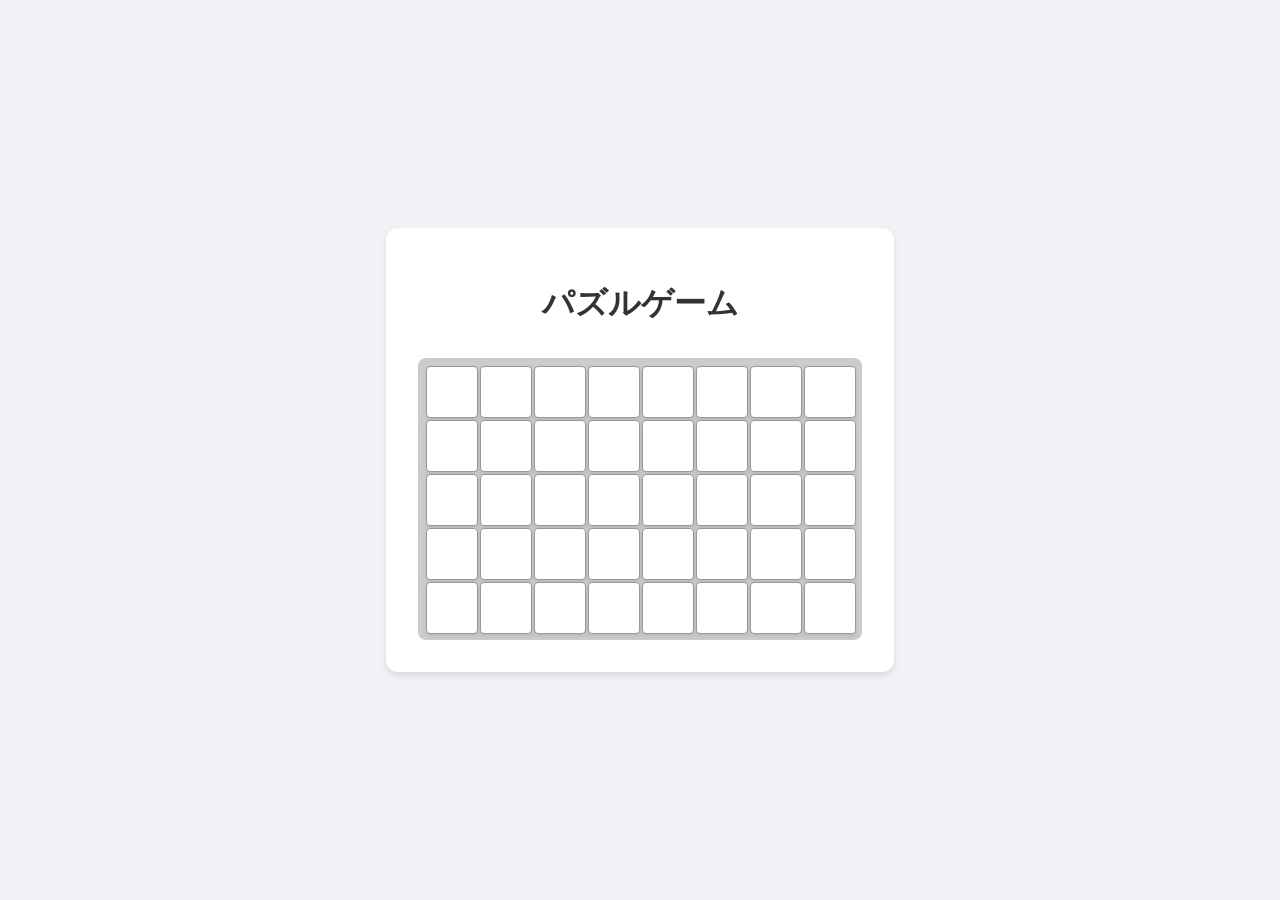
==== puzzle/index.html @ 1f6bcd11 "概要" ====
<!DOCTYPE html>
<html lang="ja">
<head>
    <meta charset="UTF-8">
    <meta name="viewport" content="width=device-width, initial-scale=1.0">
    <title>平面パズルゲーム</title>
    <link rel="stylesheet" href="style.css">
</head>
<body>
    <div class="game-container">
        <h1>パズルゲーム</h1>
        <div id="board" class="board"></div>
    </div>
    <script src="script.js"></script>
</body>
</html>
---- puzzle/style.css ----
body {
    font-family: 'Helvetica Neue', Arial, sans-serif;
    display: flex;
    justify-content: center;
    align-items: center;
    min-height: 100vh;
    margin: 0;
    background-color: #f0f2f5;
}

.game-container {
    text-align: center;
    background: white;
    padding: 2rem;
    border-radius: 12px;
    box-shadow: 0 4px 6px rgba(0, 0, 0, 0.1);
}

h1 {
    color: #333;
    margin-bottom: 2rem;
}

.board {
    display: grid;
    /* 8列 */
    grid-template-columns: repeat(8, 50px);
    /* 5行 */
    grid-template-rows: repeat(5, 50px);
    gap: 4px;
    background-color: #ccc;
    padding: 8px;
    border-radius: 8px;
    margin: 0 auto;
}

.panel {
    width: 50px;
    height: 50px;
    background-color: white; /* デフォルトは白 */
    border: 1px solid #999;
    border-radius: 4px;
    cursor: pointer;
    transition: background-color 0.2s, transform 0.1s;
    box-shadow: 0 2px 4px rgba(0,0,0,0.1);
}

.panel:hover {
    transform: scale(1.05);
}

.panel:active {
    transform: scale(0.95);
}

/* 黒の状態 */
.panel.black {
    background-color: #333;
    border-color: #111;
}
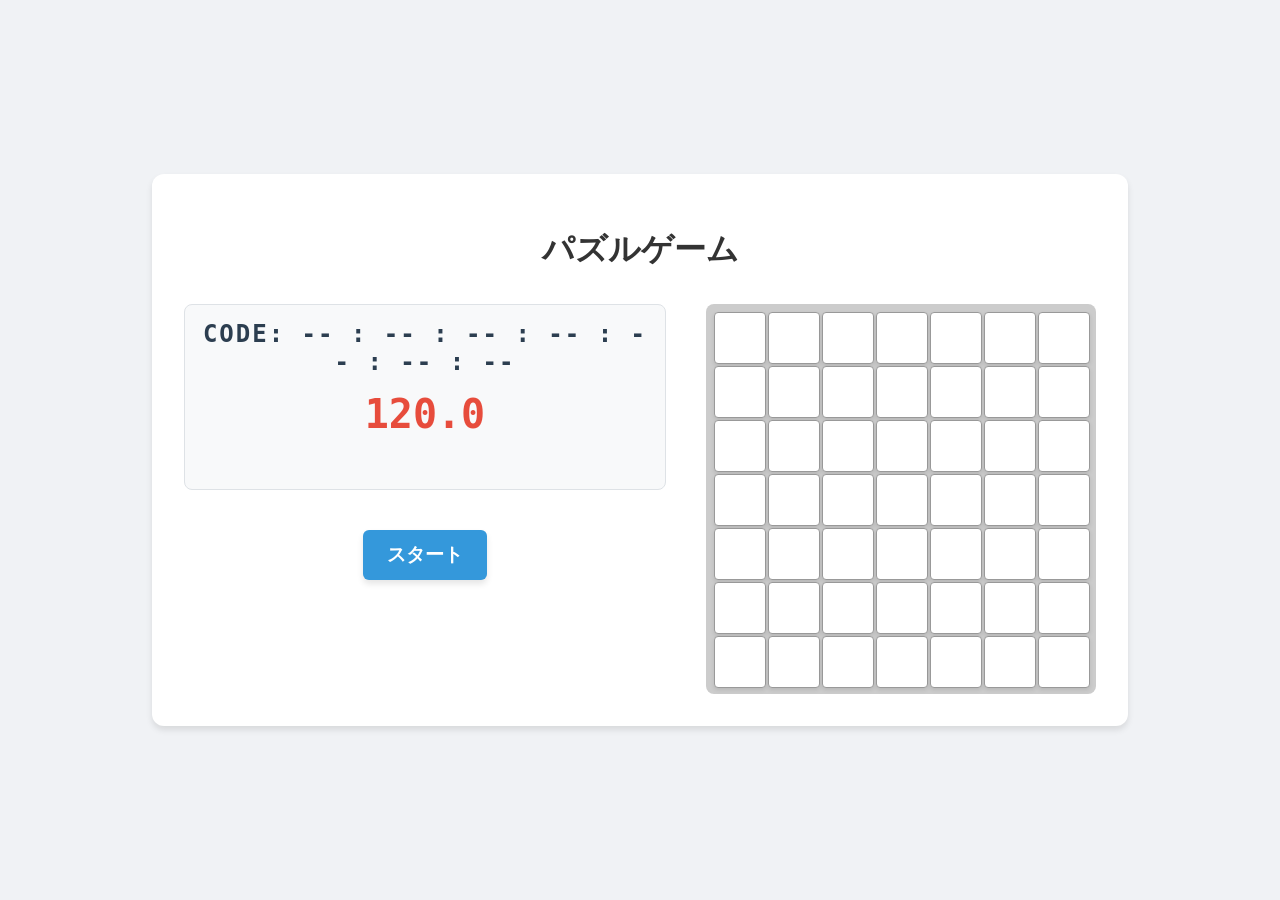
==== commit 619c014d: "色々" ====
--- a/puzzle/index.html
+++ b/puzzle/index.html
@@ -1,16 +1,33 @@
 <!DOCTYPE html>
 <html lang="ja">
+
 <head>
     <meta charset="UTF-8">
     <meta name="viewport" content="width=device-width, initial-scale=1.0">
     <title>平面パズルゲーム</title>
     <link rel="stylesheet" href="style.css">
 </head>
+
 <body>
     <div class="game-container">
         <h1>パズルゲーム</h1>
-        <div id="board" class="board"></div>
+
+        <div class="split-layout">
+            <div class="left-pane">
+                <div class="info-panel">
+                    <div id="code-display" class="code-display">CODE: -- : -- : -- : -- : -- : -- : --</div>
+                    <div id="timer">120.0</div>
+                    <div id="message"></div>
+                </div>
+                <button id="start-btn">スタート</button>
+            </div>
+
+            <div class="right-pane">
+                <div id="board" class="board"></div>
+            </div>
+        </div>
     </div>
     <script src="script.js"></script>
 </body>
-</html>
+
+</html>
--- a/puzzle/style.css
+++ b/puzzle/style.css
@@ -23,10 +23,10 @@
 
 .board {
     display: grid;
-    /* 8列 */
-    grid-template-columns: repeat(8, 50px);
-    /* 5行 */
-    grid-template-rows: repeat(5, 50px);
+    /* 7列 */
+    grid-template-columns: repeat(7, 50px);
+    /* 7行 */
+    grid-template-rows: repeat(7, 50px);
     gap: 4px;
     background-color: #ccc;
     padding: 8px;
@@ -37,12 +37,13 @@
 .panel {
     width: 50px;
     height: 50px;
-    background-color: white; /* デフォルトは白 */
+    background-color: white;
+    /* デフォルトは白 */
     border: 1px solid #999;
     border-radius: 4px;
     cursor: pointer;
     transition: background-color 0.2s, transform 0.1s;
-    box-shadow: 0 2px 4px rgba(0,0,0,0.1);
+    box-shadow: 0 2px 4px rgba(0, 0, 0, 0.1);
 }
 
 .panel:hover {
@@ -58,3 +59,83 @@
     background-color: #333;
     border-color: #111;
 }
+
+.info-panel {
+    margin: 0 auto 20px auto;
+    padding: 15px;
+    background-color: #f8f9fa;
+    border-radius: 8px;
+    border: 1px solid #dee2e6;
+    max-width: 450px;
+}
+
+.code-display {
+    font-size: 1.5rem;
+    font-family: monospace;
+    letter-spacing: 2px;
+    color: #2c3e50;
+    margin-bottom: 15px;
+    font-weight: bold;
+}
+
+#timer {
+    font-size: 2.5rem;
+    font-weight: bold;
+    color: #e74c3c;
+    font-family: monospace;
+    margin-bottom: 5px;
+}
+
+#message {
+    font-size: 1.5rem;
+    font-weight: bold;
+    height: 2rem;
+    line-height: 2rem;
+}
+
+#start-btn {
+    margin-top: 20px;
+    padding: 12px 24px;
+    font-size: 1.2rem;
+    font-weight: bold;
+    background-color: #3498db;
+    color: white;
+    border: none;
+    border-radius: 6px;
+    cursor: pointer;
+    transition: background-color 0.2s, transform 0.1s;
+    box-shadow: 0 4px 6px rgba(0, 0, 0, 0.1);
+}
+
+#start-btn:hover {
+    background-color: #2980b9;
+}
+
+#start-btn:active {
+    transform: translateY(2px);
+    box-shadow: 0 1px 2px rgba(0, 0, 0, 0.1);
+}
+
+.split-layout {
+    display: flex;
+    justify-content: center;
+    align-items: flex-start;
+    gap: 40px;
+    margin-top: 20px;
+}
+
+.left-pane {
+    display: flex;
+    flex-direction: column;
+    align-items: center;
+}
+
+.right-pane {
+    display: flex;
+    justify-content: center;
+}
+
+/* 既存のinfo-panelのマージンをリセットし、縦に整列させる */
+.info-panel {
+    margin: 0 0 20px 0;
+}
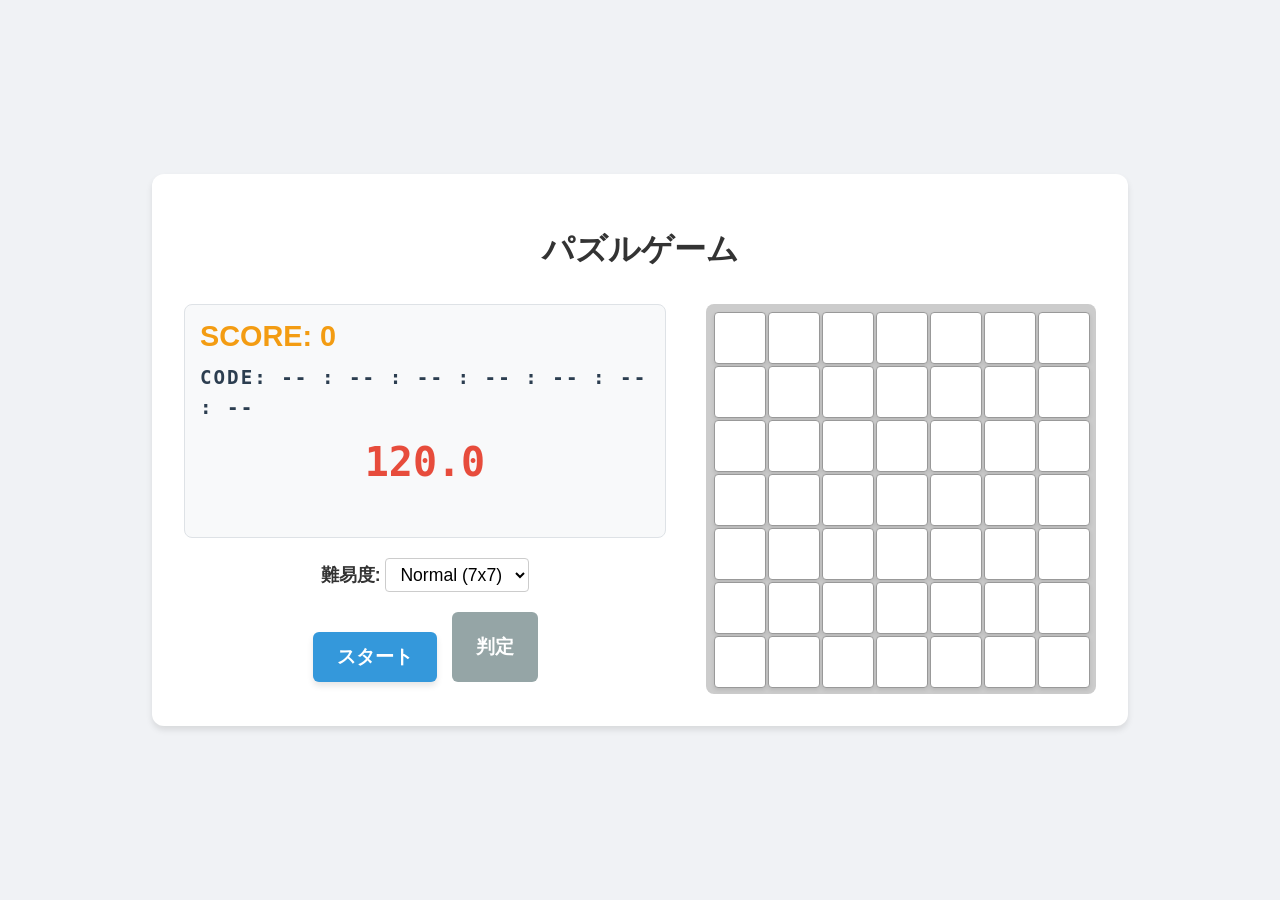
==== commit 62f580db: "整えた" ====
--- a/puzzle/index.html
+++ b/puzzle/index.html
@@ -15,11 +15,23 @@
         <div class="split-layout">
             <div class="left-pane">
                 <div class="info-panel">
+                    <div id="score-display">SCORE: 0</div>
                     <div id="code-display" class="code-display">CODE: -- : -- : -- : -- : -- : -- : --</div>
                     <div id="timer">120.0</div>
                     <div id="message"></div>
                 </div>
-                <button id="start-btn">スタート</button>
+                <div class="difficulty-group">
+                    <label for="difficulty">難易度: </label>
+                    <select id="difficulty">
+                        <option value="easy">Easy (5x5)</option>
+                        <option value="normal" selected>Normal (7x7)</option>
+                        <option value="hard">Hard (9x9)</option>
+                    </select>
+                </div>
+                <div class="button-group">
+                    <button id="start-btn">スタート</button>
+                    <button id="check-btn" disabled>判定</button>
+                </div>
             </div>
 
             <div class="right-pane">
--- a/puzzle/style.css
+++ b/puzzle/style.css
@@ -23,10 +23,6 @@
 
 .board {
     display: grid;
-    /* 7列 */
-    grid-template-columns: repeat(7, 50px);
-    /* 7行 */
-    grid-template-rows: repeat(7, 50px);
     gap: 4px;
     background-color: #ccc;
     padding: 8px;
@@ -70,12 +66,14 @@
 }
 
 .code-display {
-    font-size: 1.5rem;
+    font-size: 1.2rem;
     font-family: monospace;
     letter-spacing: 2px;
     color: #2c3e50;
     margin-bottom: 15px;
     font-weight: bold;
+    text-align: left;
+    line-height: 1.6;
 }
 
 #timer {
@@ -138,4 +136,59 @@
 /* 既存のinfo-panelのマージンをリセットし、縦に整列させる */
 .info-panel {
     margin: 0 0 20px 0;
-}+}
+
+#score-display {
+    font-size: 1.8rem;
+    font-weight: bold;
+    color: #f39c12;
+    margin-bottom: 10px;
+    text-align: left;
+}
+
+.button-group {
+    display: flex;
+    gap: 15px;
+}
+
+#check-btn {
+    padding: 12px 24px;
+    font-size: 1.2rem;
+    font-weight: bold;
+    background-color: #2ecc71;
+    color: white;
+    border: none;
+    border-radius: 6px;
+    cursor: pointer;
+    transition: background-color 0.2s, transform 0.1s;
+    box-shadow: 0 4px 6px rgba(0, 0, 0, 0.1);
+}
+
+#check-btn:hover:not(:disabled) {
+    background-color: #27ae60;
+}
+
+#check-btn:active:not(:disabled) {
+    transform: translateY(2px);
+    box-shadow: 0 1px 2px rgba(0, 0, 0, 0.1);
+}
+
+#check-btn:disabled {
+    background-color: #95a5a6;
+    cursor: not-allowed;
+    box-shadow: none;
+}
+.difficulty-group {
+    margin-bottom: 20px;
+    font-size: 1.1rem;
+    font-weight: bold;
+    color: #333;
+}
+
+#difficulty {
+    font-size: 1.1rem;
+    padding: 5px 10px;
+    border-radius: 4px;
+    border: 1px solid #ccc;
+    background-color: white;
+}
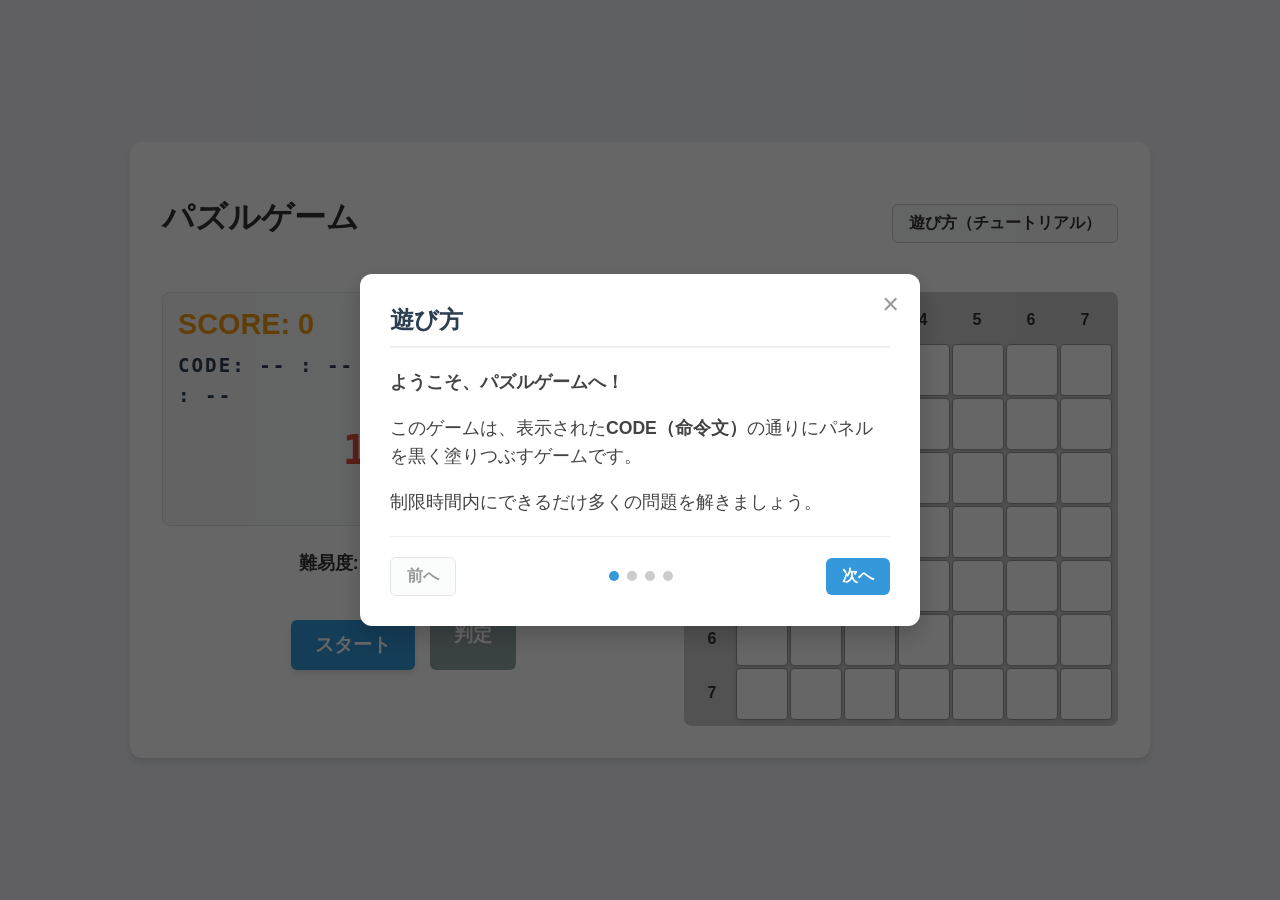
==== commit 434b89b2: "チュートリアル" ====
--- a/puzzle/index.html
+++ b/puzzle/index.html
@@ -10,7 +10,10 @@
 
 <body>
     <div class="game-container">
-        <h1>パズルゲーム</h1>
+        <div style="display: flex; justify-content: space-between; align-items: center;">
+            <h1>パズルゲーム</h1>
+            <button id="tutorial-btn" class="secondary-btn">遊び方（チュートリアル）</button>
+        </div>
 
         <div class="split-layout">
             <div class="left-pane">
@@ -39,6 +42,23 @@
             </div>
         </div>
     </div>
+
+    <!-- チュートリアルモーダル -->
+    <div id="tutorial-modal" class="modal-overlay hidden">
+        <div class="modal-content">
+            <h2>遊び方</h2>
+            <div id="tutorial-content" class="tutorial-text">
+                <!-- Javascriptで内容を切り替える -->
+            </div>
+            <div class="tutorial-controls">
+                <button id="tutorial-prev" class="secondary-btn" disabled>前へ</button>
+                <div id="tutorial-dots" class="dots-indicator"></div>
+                <button id="tutorial-next" class="primary-btn">次へ</button>
+            </div>
+            <button id="tutorial-close" class="close-btn">&times;</button>
+        </div>
+    </div>
+
     <script src="script.js"></script>
 </body>
 
--- a/puzzle/style.css
+++ b/puzzle/style.css
@@ -56,6 +56,17 @@
     border-color: #111;
 }
 
+/* 座標表示用のラベル */
+.axis-label {
+    display: flex;
+    justify-content: center;
+    align-items: center;
+    font-weight: bold;
+    font-size: 16px;
+    color: #333;
+    user-select: none;
+}
+
 .info-panel {
     margin: 0 auto 20px auto;
     padding: 15px;
@@ -178,6 +189,7 @@
     cursor: not-allowed;
     box-shadow: none;
 }
+
 .difficulty-group {
     margin-bottom: 20px;
     font-size: 1.1rem;
@@ -192,3 +204,148 @@
     border: 1px solid #ccc;
     background-color: white;
 }
+
+/* --- チュートリアル / モーダル関連 --- */
+
+.modal-overlay {
+    position: fixed;
+    top: 0;
+    left: 0;
+    width: 100vw;
+    height: 100vh;
+    background: rgba(0, 0, 0, 0.6);
+    display: flex;
+    justify-content: center;
+    align-items: center;
+    z-index: 1000;
+    opacity: 1;
+    transition: opacity 0.3s ease;
+}
+
+.modal-overlay.hidden {
+    opacity: 0;
+    pointer-events: none;
+}
+
+.modal-content {
+    background: white;
+    padding: 30px;
+    border-radius: 12px;
+    max-width: 500px;
+    width: 90%;
+    box-shadow: 0 10px 25px rgba(0, 0, 0, 0.2);
+    position: relative;
+    transform: translateY(0);
+    transition: transform 0.3s ease;
+}
+
+.modal-overlay.hidden .modal-content {
+    transform: translateY(-20px);
+}
+
+.modal-content h2 {
+    margin-top: 0;
+    color: #2c3e50;
+    border-bottom: 2px solid #eee;
+    padding-bottom: 10px;
+}
+
+.tutorial-text {
+    font-size: 1.1rem;
+    line-height: 1.6;
+    color: #444;
+    min-height: 120px;
+    margin: 20px 0;
+}
+
+.tutorial-text ul {
+    text-align: left;
+    padding-left: 20px;
+}
+
+.tutorial-text code {
+    background: #f4f4f4;
+    padding: 2px 6px;
+    border-radius: 4px;
+    font-family: monospace;
+    color: #e74c3c;
+}
+
+.tutorial-controls {
+    display: flex;
+    justify-content: space-between;
+    align-items: center;
+    margin-top: 20px;
+    padding-top: 20px;
+    border-top: 1px solid #eee;
+}
+
+.dots-indicator {
+    display: flex;
+    gap: 8px;
+}
+
+.dot {
+    width: 10px;
+    height: 10px;
+    border-radius: 50%;
+    background: #ccc;
+    transition: background 0.2s;
+}
+
+.dot.active {
+    background: #3498db;
+}
+
+.close-btn {
+    position: absolute;
+    top: 15px;
+    right: 15px;
+    background: none;
+    border: none;
+    font-size: 1.8rem;
+    color: #999;
+    cursor: pointer;
+    line-height: 1;
+}
+
+.close-btn:hover {
+    color: #333;
+}
+
+.secondary-btn {
+    padding: 8px 16px;
+    border: 1px solid #ccc;
+    background: #f8f9fa;
+    color: #333;
+    border-radius: 6px;
+    cursor: pointer;
+    font-size: 1rem;
+    font-weight: bold;
+    transition: all 0.2s;
+}
+
+.secondary-btn:hover:not(:disabled) {
+    background: #e2e6ea;
+}
+
+.secondary-btn:disabled {
+    opacity: 0.5;
+    cursor: not-allowed;
+}
+
+.primary-btn {
+    padding: 8px 16px;
+    border: none;
+    background: #3498db;
+    color: white;
+    border-radius: 6px;
+    cursor: pointer;
+    font-size: 1rem;
+    font-weight: bold;
+    transition: all 0.2s;
+}
+
+.primary-btn:hover {
+    background: #2980b9;
+}
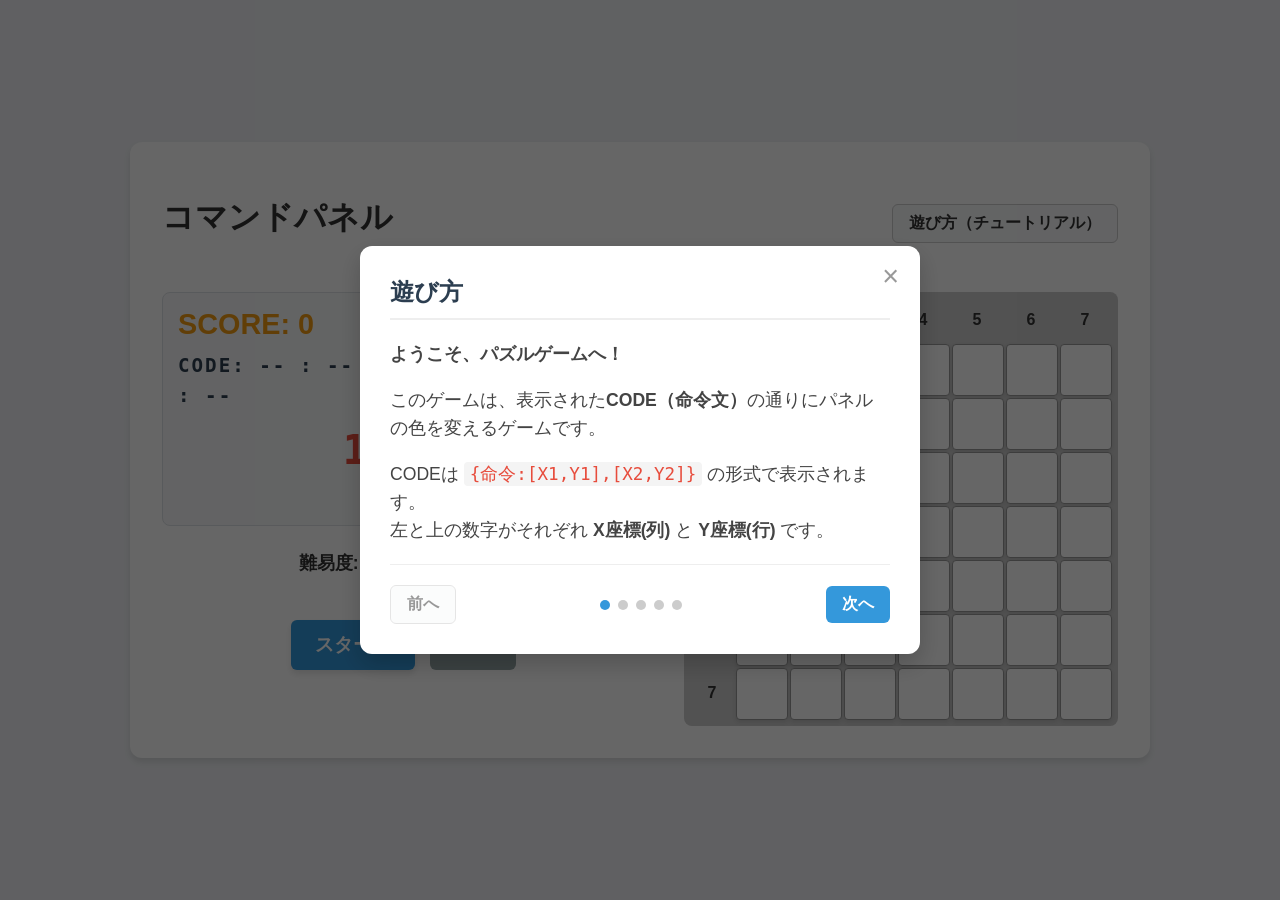
==== commit abdd47de: "名称" ====
--- a/puzzle/index.html
+++ b/puzzle/index.html
@@ -4,14 +4,14 @@
 <head>
     <meta charset="UTF-8">
     <meta name="viewport" content="width=device-width, initial-scale=1.0">
-    <title>平面パズルゲーム</title>
+    <title>コマンドパネル</title>
     <link rel="stylesheet" href="style.css">
 </head>
 
 <body>
     <div class="game-container">
         <div style="display: flex; justify-content: space-between; align-items: center;">
-            <h1>パズルゲーム</h1>
+            <h1>コマンドパネル</h1>
             <button id="tutorial-btn" class="secondary-btn">遊び方（チュートリアル）</button>
         </div>
 
--- a/puzzle/style.css
+++ b/puzzle/style.css
@@ -271,6 +271,16 @@
     color: #e74c3c;
 }
 
+.mini-board-wrapper {
+    margin-top: 15px;
+    display: flex;
+    justify-content: center;
+    background: #f9f9f9;
+    border: 1px dashed #ccc;
+    border-radius: 8px;
+    padding: 10px;
+}
+
 .tutorial-controls {
     display: flex;
     justify-content: space-between;
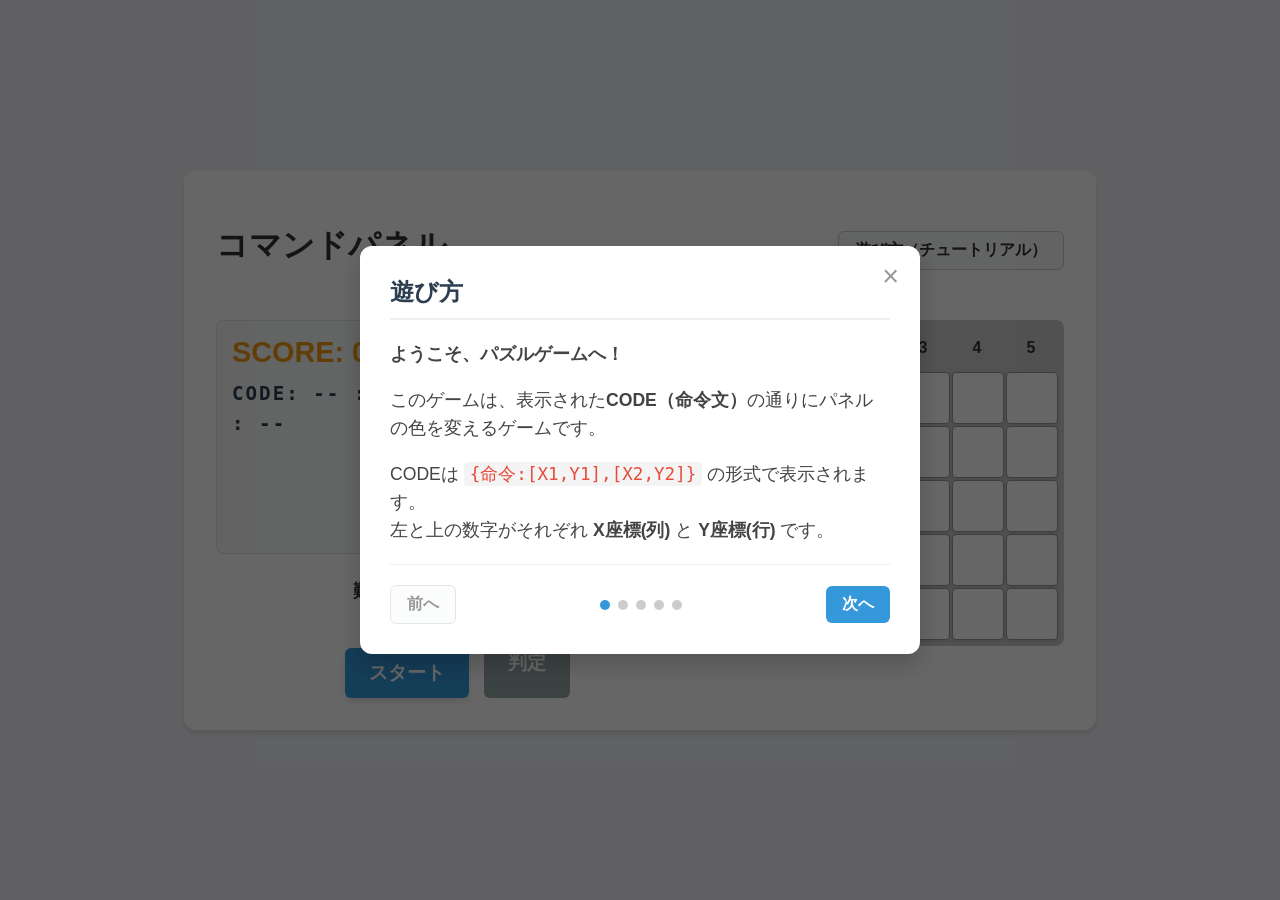
==== commit d9c19ccc: "難易度" ====
--- a/puzzle/index.html
+++ b/puzzle/index.html
@@ -26,9 +26,10 @@
                 <div class="difficulty-group">
                     <label for="difficulty">難易度: </label>
                     <select id="difficulty">
-                        <option value="easy">Easy (5x5)</option>
-                        <option value="normal" selected>Normal (7x7)</option>
-                        <option value="hard">Hard (9x9)</option>
+                        <option value="easy">Easy (4x4)</option>
+                        <option value="normal" selected>Normal (5x5)</option>
+                        <option value="hard">Hard (6x6)</option>
+                        <option value="expert">Expert (7x7)</option>
                     </select>
                 </div>
                 <div class="button-group">
